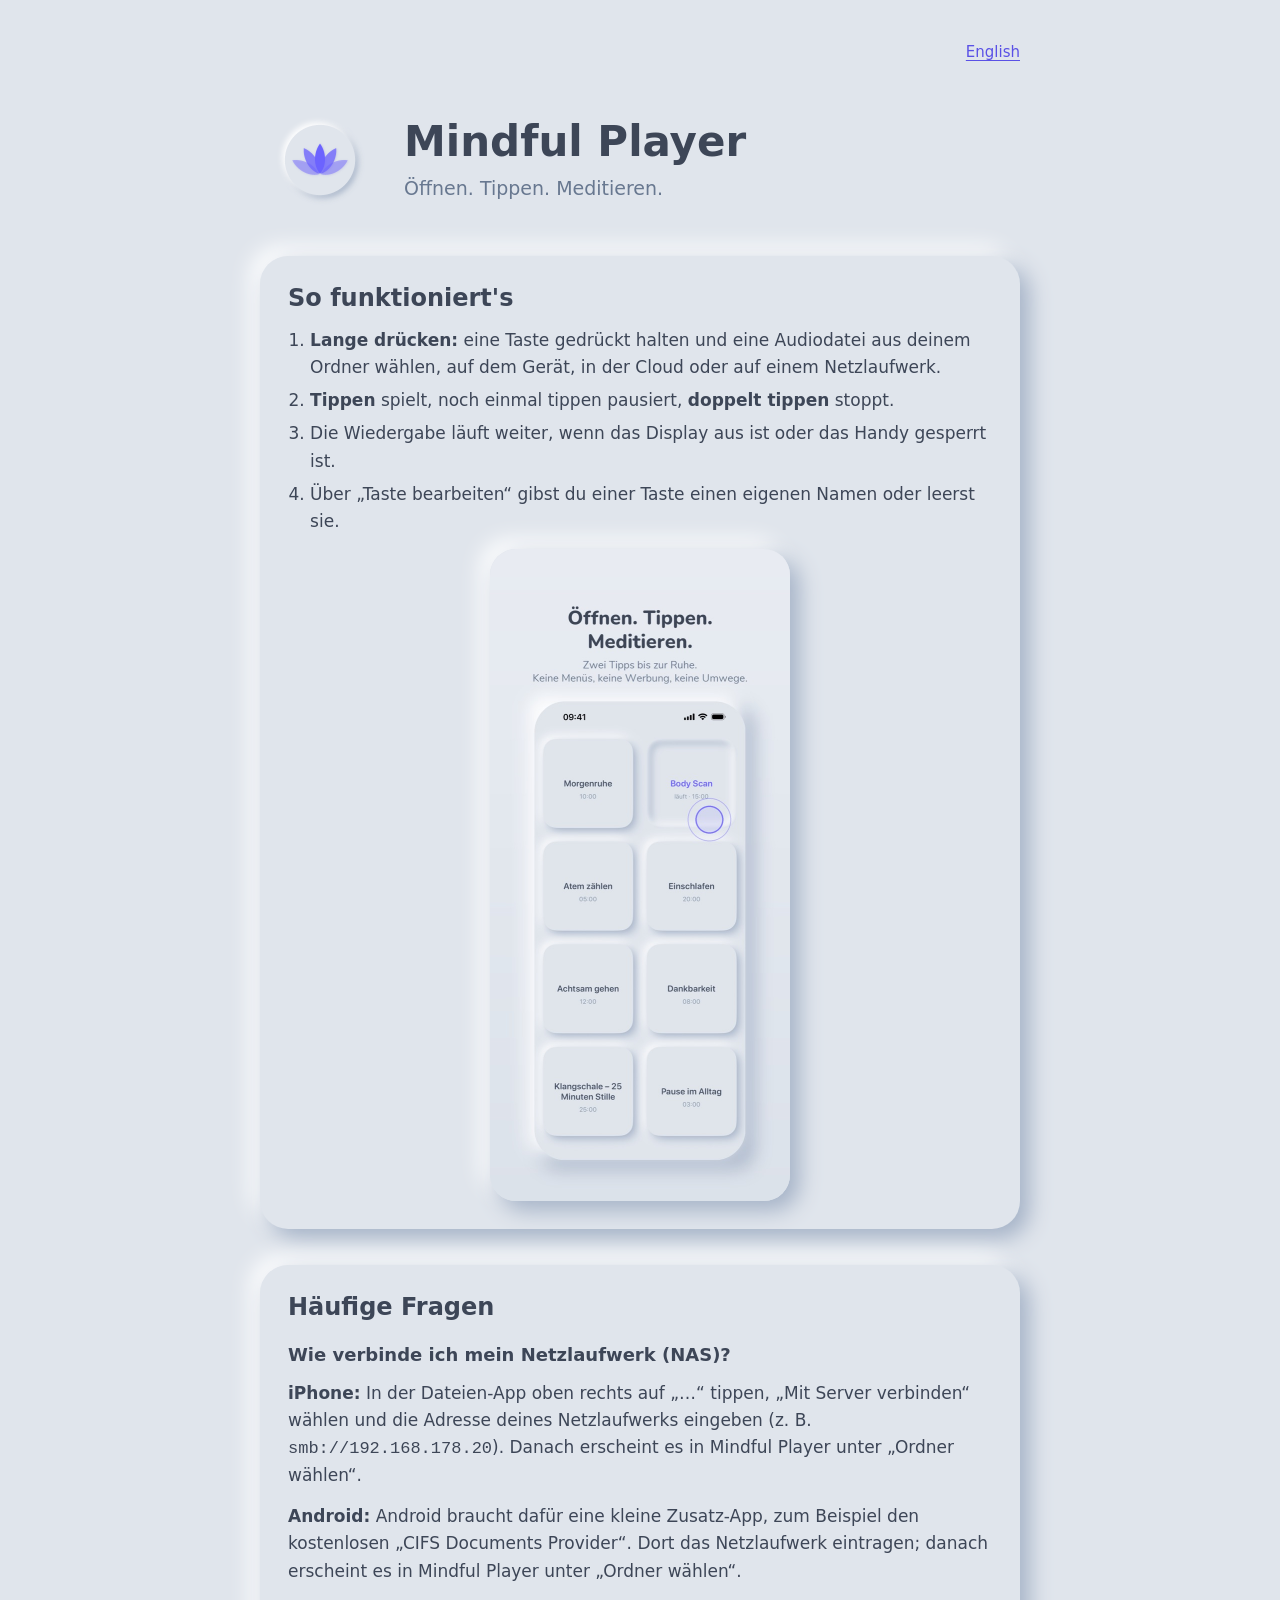
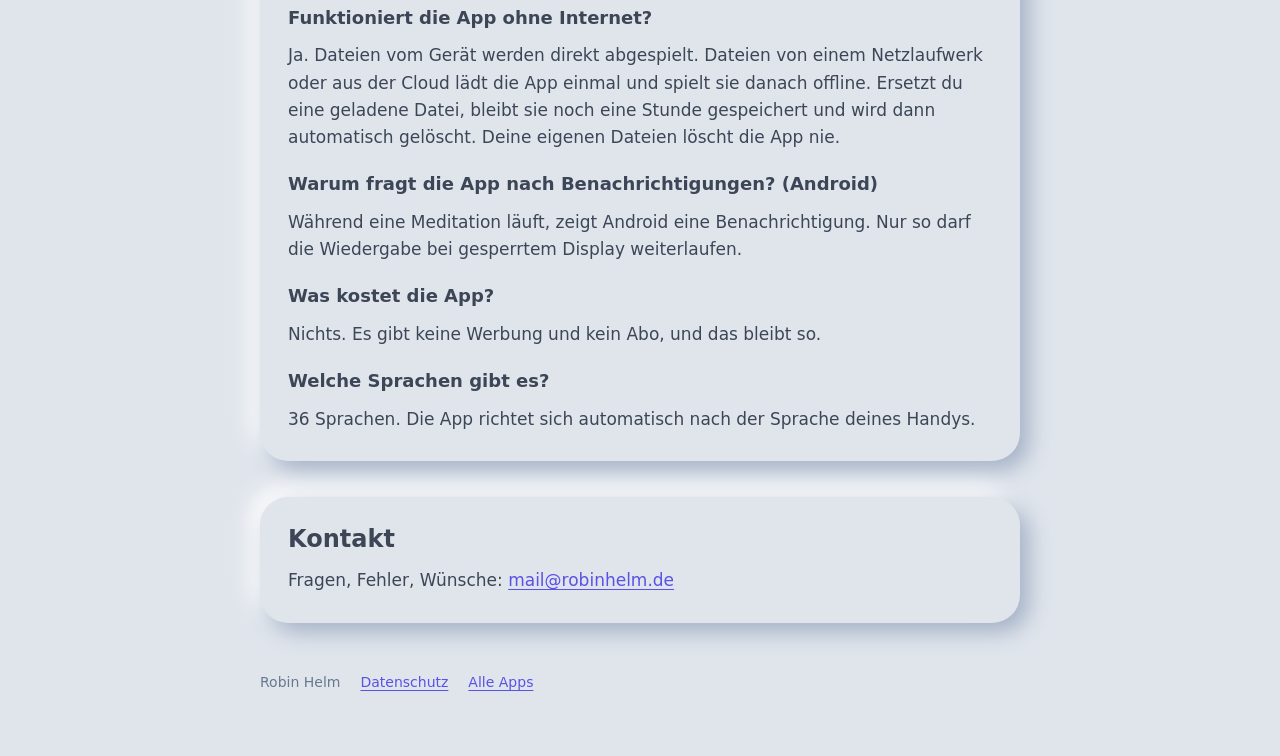
==== mindfulplayer/index.html @ 2c49fd5d "Website: Mindful Player mit Hilfe-Seite und Datenschutzerklärung (Deutsch/Englisch) Co-Authored-By: " ====
<!doctype html>
<html lang="de">
<head>
<meta charset="utf-8">
<meta name="viewport" content="width=device-width, initial-scale=1, viewport-fit=cover">
<title>Mindful Player · Hilfe</title>
<meta name="description" content="Mindful Player: der Audioplayer für deine Meditationen. Acht Tasten, keine Werbung, kein Konto, offline.">
<link rel="icon" href="../assets/favicon.png">
<link rel="stylesheet" href="../assets/style.css">
<link rel="alternate" hreflang="en" href="en/">
</head>
<body>
<main>
  <a class="lang" href="en/" hreflang="en" lang="en">English</a>
  <header class="hero">
    <img src="../assets/lotus.png" alt="" width="120" height="120">
    <div>
      <h1>Mindful Player</h1>
      <p class="tagline">Öffnen. Tippen. Meditieren.</p>
    </div>
  </header>

  <section class="card">
    <h2>So funktioniert's</h2>
    <ol>
      <li><strong>Lange drücken:</strong> eine Taste gedrückt halten und eine Audiodatei aus deinem Ordner wählen, auf dem Gerät, in der Cloud oder auf einem Netzlaufwerk.</li>
      <li><strong>Tippen</strong> spielt, noch einmal tippen pausiert, <strong>doppelt tippen</strong> stoppt.</li>
      <li>Die Wiedergabe läuft weiter, wenn das Display aus ist oder das Handy gesperrt ist.</li>
      <li>Über „Taste bearbeiten“ gibst du einer Taste einen eigenen Namen oder leerst sie.</li>
    </ol>
    <img class="shot" src="../assets/screen-de.jpg" alt="Mindful Player mit acht Tasten, eine Meditation läuft" width="300" height="652" loading="lazy">
  </section>

  <section class="card">
    <h2>Häufige Fragen</h2>
    <h3>Wie verbinde ich mein Netzlaufwerk (NAS)?</h3>
    <p><strong>iPhone:</strong> In der Dateien-App oben rechts auf „…“ tippen, „Mit Server verbinden“ wählen und die Adresse deines Netzlaufwerks eingeben (z.&nbsp;B. <code>smb://192.168.178.20</code>). Danach erscheint es in Mindful Player unter „Ordner wählen“.</p>
    <p><strong>Android:</strong> Android braucht dafür eine kleine Zusatz-App, zum Beispiel den kostenlosen „CIFS Documents Provider“. Dort das Netzlaufwerk eintragen; danach erscheint es in Mindful Player unter „Ordner wählen“.</p>
    <h3>Funktioniert die App ohne Internet?</h3>
    <p>Ja. Dateien vom Gerät werden direkt abgespielt. Dateien von einem Netzlaufwerk oder aus der Cloud lädt die App einmal und spielt sie danach offline. Ersetzt du eine geladene Datei, bleibt sie noch eine Stunde gespeichert und wird dann automatisch gelöscht. Deine eigenen Dateien löscht die App nie.</p>
    <h3>Warum fragt die App nach Benachrichtigungen? (Android)</h3>
    <p>Während eine Meditation läuft, zeigt Android eine Benachrichtigung. Nur so darf die Wiedergabe bei gesperrtem Display weiterlaufen.</p>
    <h3>Was kostet die App?</h3>
    <p>Nichts. Es gibt keine Werbung und kein Abo, und das bleibt so.</p>
    <h3>Welche Sprachen gibt es?</h3>
    <p>36 Sprachen. Die App richtet sich automatisch nach der Sprache deines Handys.</p>
  </section>

  <section class="card">
    <h2>Kontakt</h2>
    <p>Fragen, Fehler, Wünsche: <a href="mailto:mail@robinhelm.de">mail@robinhelm.de</a></p>
  </section>
</main>
<footer>
  <span>Robin Helm</span>
  <a href="datenschutz/">Datenschutz</a>
  <a href="../">Alle Apps</a>
</footer>
</body>
</html>
---- assets/style.css ----
/* The soft-UI look of the apps: one surface colour, light and shade, a violet accent.
   System fonts only: the site loads nothing from other servers. */
:root {
  --bg: #e0e5ec;
  --text: #3d4657;
  --muted: #687890;
  --accent: #5a51e6;
  --light: #ffffff;
  --dark: #a3b1c6;
  --round: ui-rounded, "SF Pro Rounded", "Nunito", system-ui, -apple-system, "Segoe UI", Roboto, sans-serif;
  --body: system-ui, -apple-system, "Segoe UI", Roboto, "Noto Sans", sans-serif;
  color-scheme: light;
}
* { box-sizing: border-box; }
html { background: var(--bg); }
body {
  margin: 0;
  background: var(--bg);
  color: var(--text);
  font: 17px/1.6 var(--body);
  padding: 40px max(18px, env(safe-area-inset-right)) 64px max(18px, env(safe-area-inset-left));
}
main { max-width: 760px; margin: 0 auto; display: grid; gap: 36px; }
a { color: var(--accent); text-underline-offset: 3px; }
a:focus-visible, button:focus-visible { outline: 3px solid var(--accent); outline-offset: 3px; border-radius: 8px; }
h1, h2, h3 { font-family: var(--round); line-height: 1.2; margin: 0; text-wrap: balance; }
h1 { font-size: clamp(30px, 6vw, 42px); }
h2 { font-size: 24px; }
h3 { font-size: 18px; margin-top: 8px; }
p, ul, ol { margin: 0; }
ul, ol { padding-left: 1.3em; display: grid; gap: 6px; }
.lang { justify-self: end; font-size: 15px; }
.hero { display: grid; grid-template-columns: auto 1fr; gap: 24px; align-items: center; }
.hero img { width: 120px; height: 120px; }
.tagline { color: var(--muted); font-size: 19px; margin-top: 6px; }
.card {
  background: var(--bg);
  border-radius: 28px;
  padding: 28px;
  box-shadow: 9px 9px 22px var(--dark), -9px -9px 22px var(--light);
  display: grid;
  gap: 14px;
}
.pills { display: flex; flex-wrap: wrap; gap: 14px; }
.pill {
  display: inline-block;
  padding: 12px 22px;
  border-radius: 999px;
  background: var(--bg);
  box-shadow: 5px 5px 12px var(--dark), -5px -5px 12px var(--light);
  font-family: var(--round);
  font-weight: 600;
  text-decoration: none;
}
.pill:active { box-shadow: inset 4px 4px 8px var(--dark), inset -4px -4px 8px var(--light); }
.shot { max-width: 300px; width: 100%; border-radius: 26px; box-shadow: 9px 9px 22px var(--dark), -9px -9px 22px var(--light); justify-self: center; }
.small { font-size: 15px; color: var(--muted); }
.legal h2 { margin-top: 12px; }
.legal section { display: grid; gap: 10px; }
footer { max-width: 760px; margin: 48px auto 0; font-size: 14px; color: var(--muted); display: flex; flex-wrap: wrap; gap: 8px 20px; }
@media (max-width: 520px) {
  .hero { grid-template-columns: 1fr; justify-items: start; }
  .hero img { width: 96px; height: 96px; }
  .card { padding: 22px; }
}
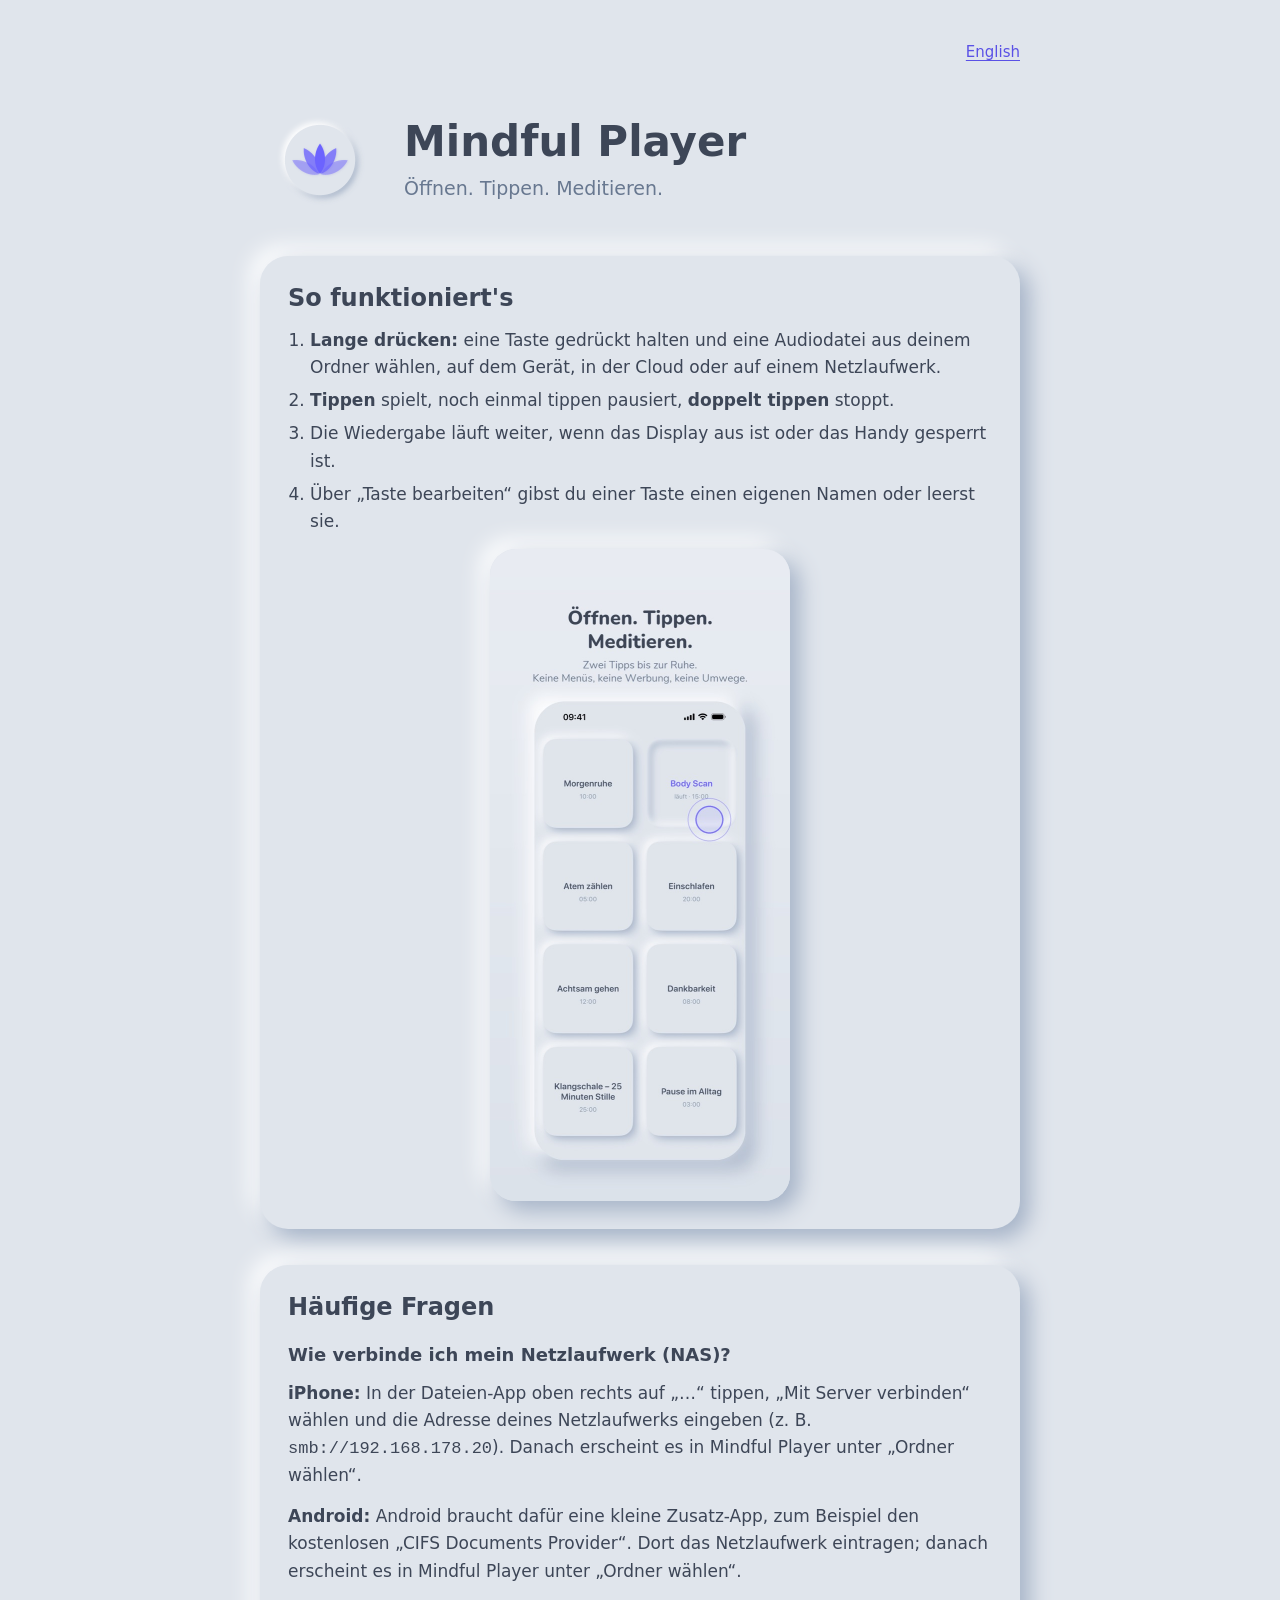
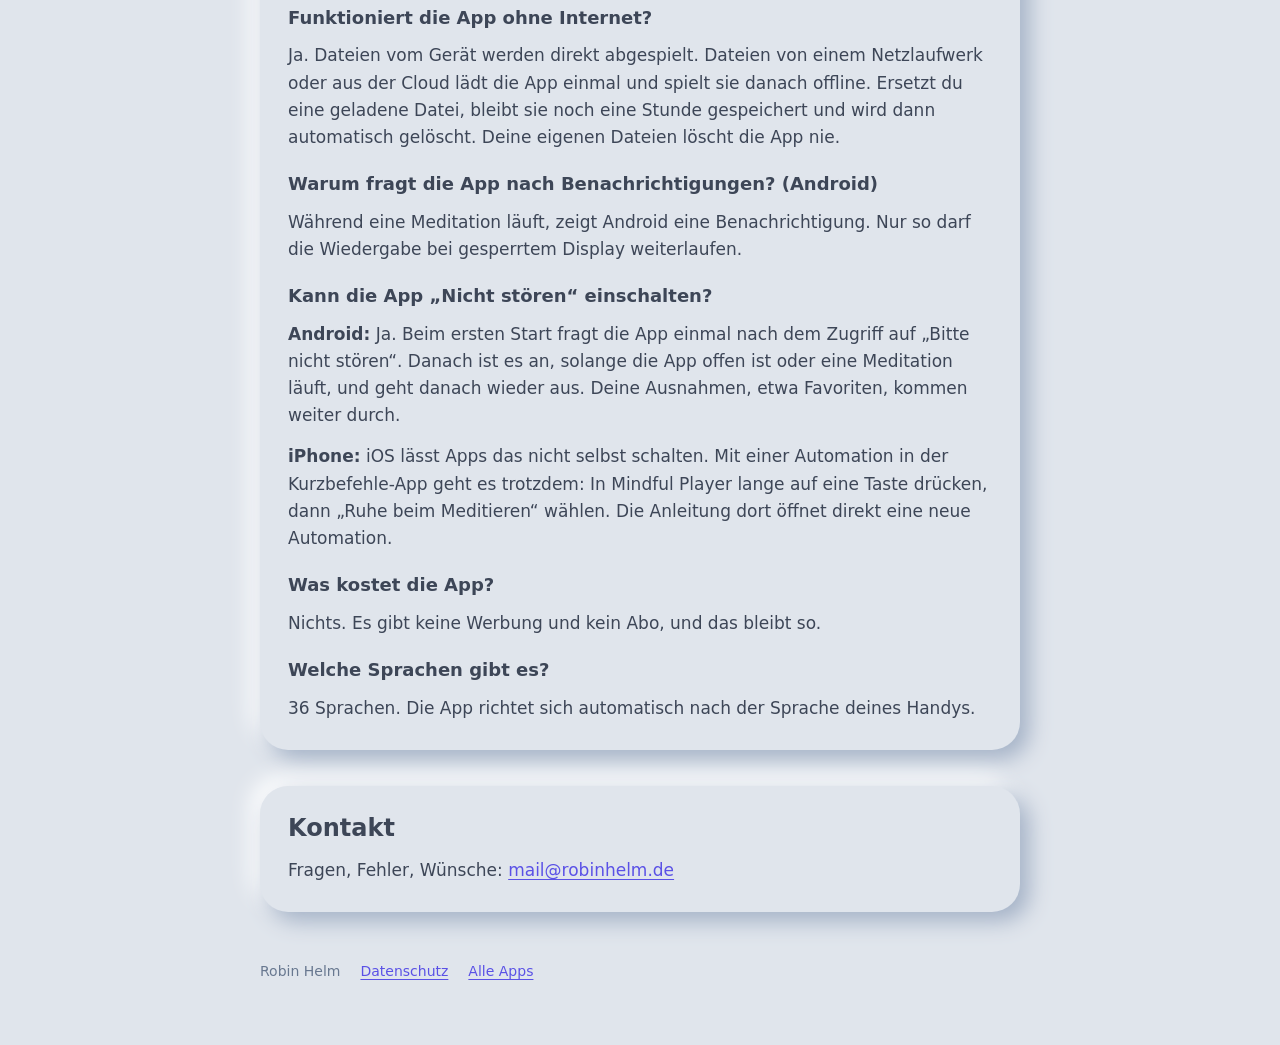
==== commit 99495532: "Mindful Player: „Bitte nicht stören“ in Datenschutzerklärung und Hilfe (Deutsch und Englisch) Co-Aut" ====
--- a/mindfulplayer/index.html
+++ b/mindfulplayer/index.html
@@ -40,6 +40,9 @@
     <p>Ja. Dateien vom Gerät werden direkt abgespielt. Dateien von einem Netzlaufwerk oder aus der Cloud lädt die App einmal und spielt sie danach offline. Ersetzt du eine geladene Datei, bleibt sie noch eine Stunde gespeichert und wird dann automatisch gelöscht. Deine eigenen Dateien löscht die App nie.</p>
     <h3>Warum fragt die App nach Benachrichtigungen? (Android)</h3>
     <p>Während eine Meditation läuft, zeigt Android eine Benachrichtigung. Nur so darf die Wiedergabe bei gesperrtem Display weiterlaufen.</p>
+    <h3>Kann die App „Nicht stören“ einschalten?</h3>
+    <p><strong>Android:</strong> Ja. Beim ersten Start fragt die App einmal nach dem Zugriff auf „Bitte nicht stören“. Danach ist es an, solange die App offen ist oder eine Meditation läuft, und geht danach wieder aus. Deine Ausnahmen, etwa Favoriten, kommen weiter durch.</p>
+    <p><strong>iPhone:</strong> iOS lässt Apps das nicht selbst schalten. Mit einer Automation in der Kurzbefehle-App geht es trotzdem: In Mindful Player lange auf eine Taste drücken, dann „Ruhe beim Meditieren“ wählen. Die Anleitung dort öffnet direkt eine neue Automation.</p>
     <h3>Was kostet die App?</h3>
     <p>Nichts. Es gibt keine Werbung und kein Abo, und das bleibt so.</p>
     <h3>Welche Sprachen gibt es?</h3>
